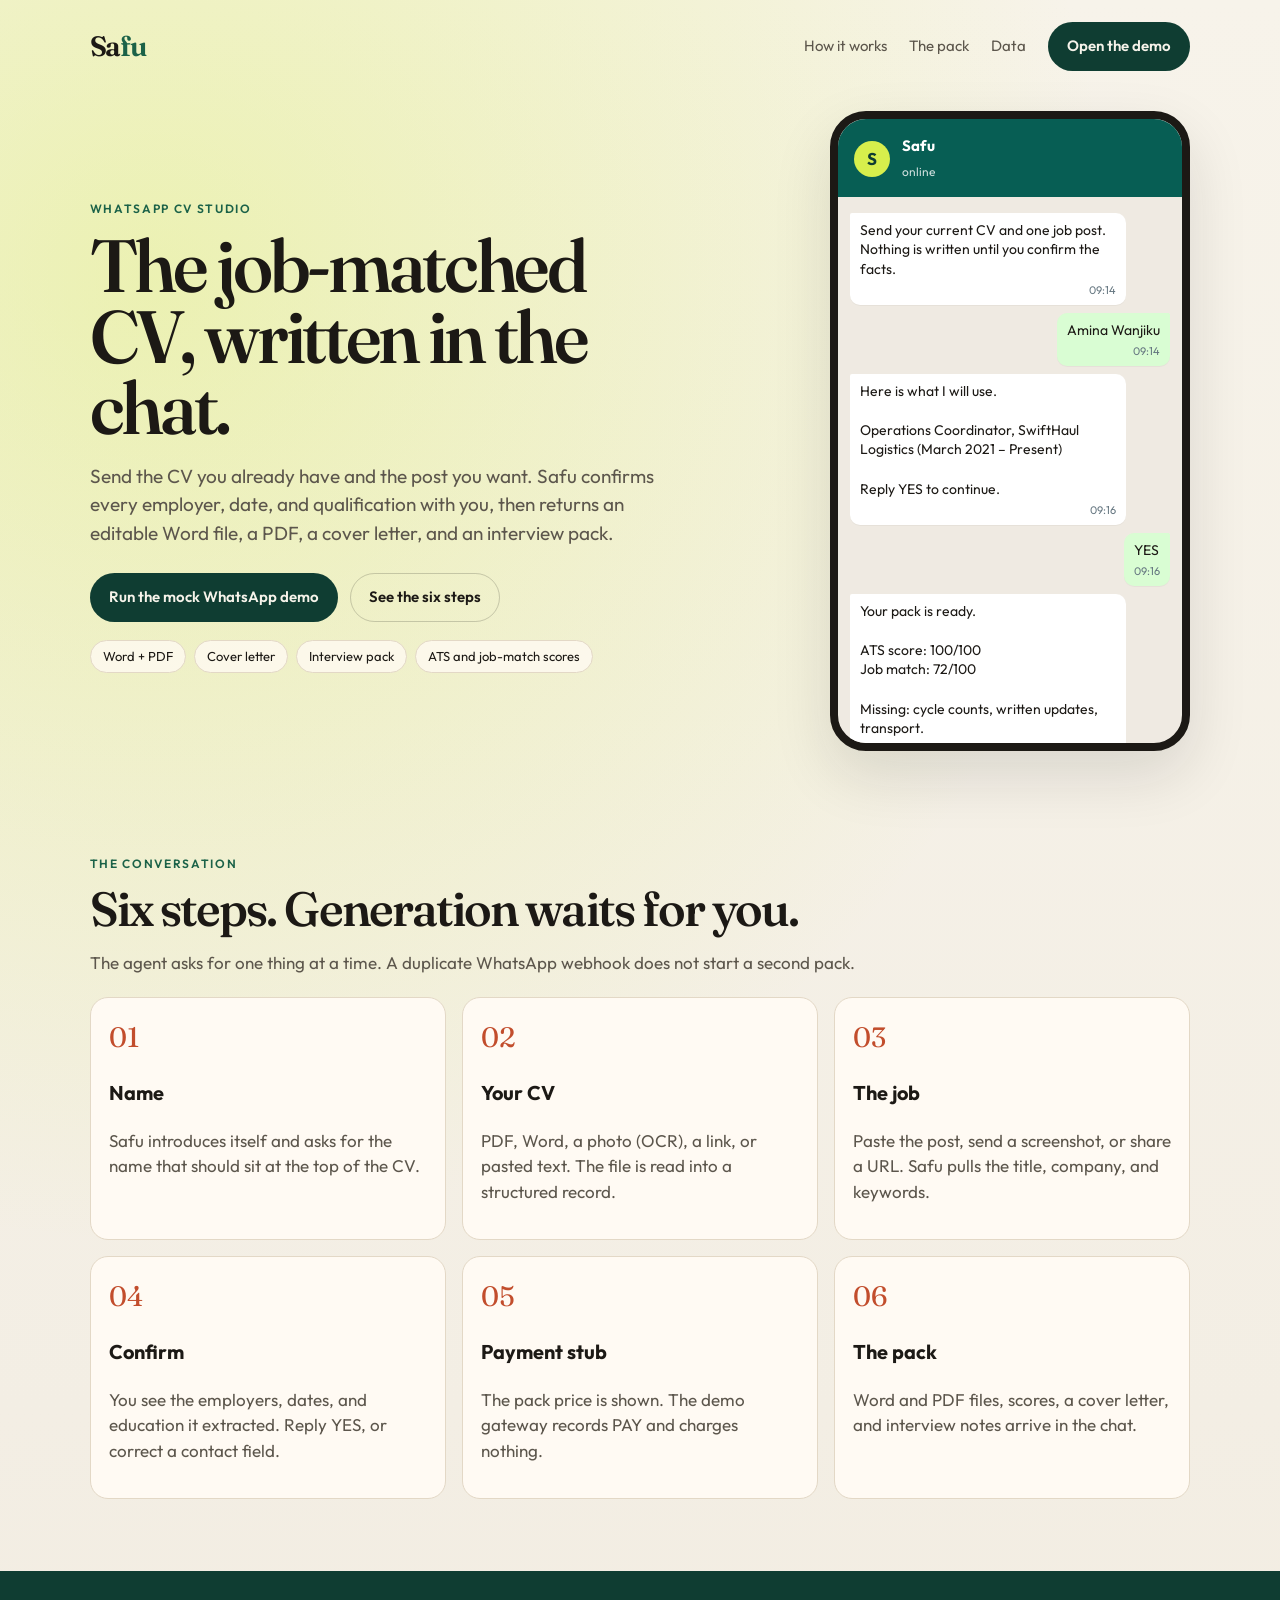
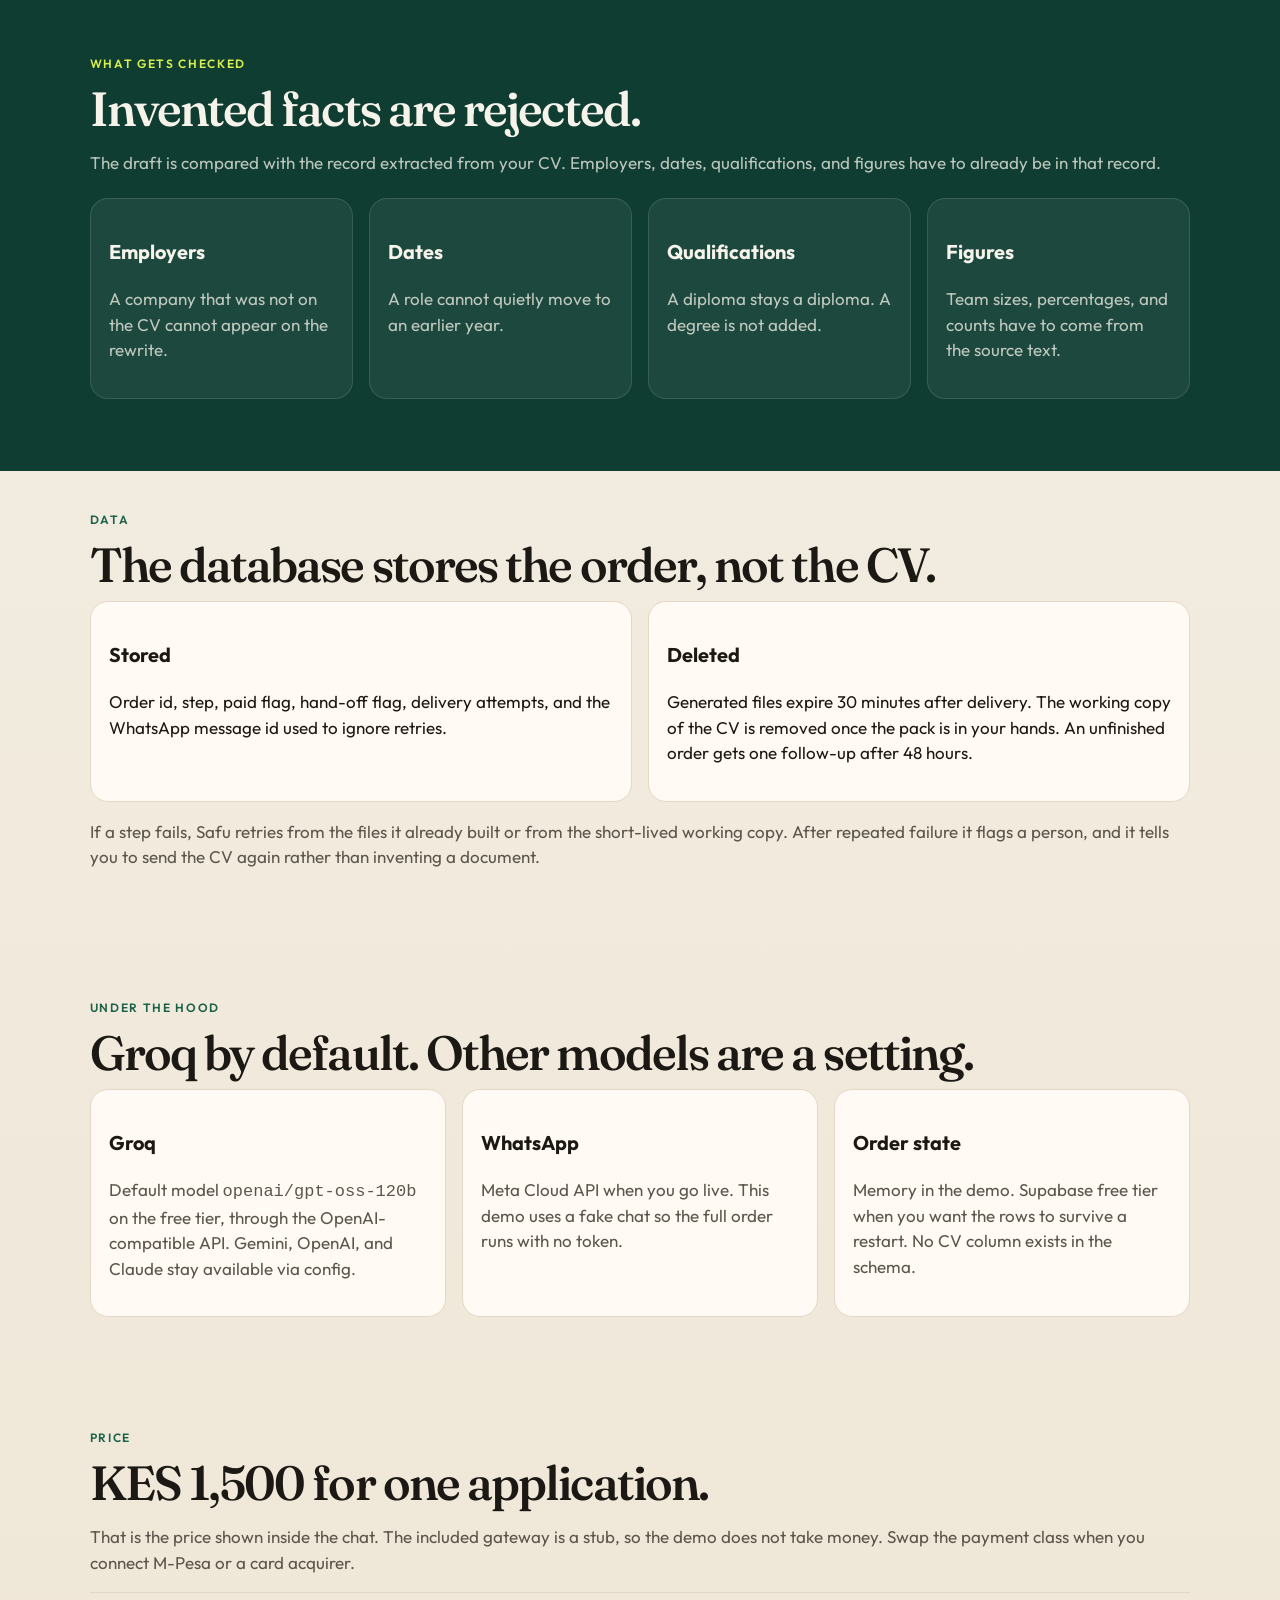
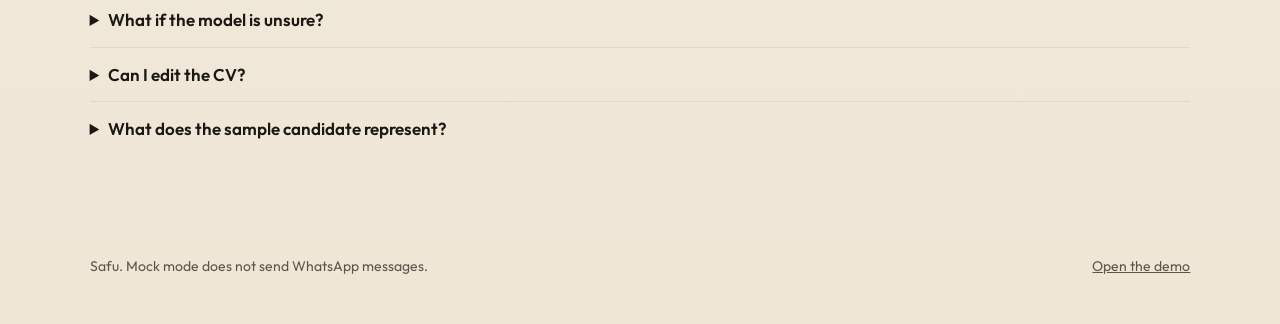
==== static/index.html @ 37d96c84 "Add Safu, a WhatsApp CV studio with a mock demo. The service collects a CV and job post, confirms th" ====
<!doctype html>
<html lang="en">
<head>
  <meta charset="utf-8">
  <meta name="viewport" content="width=device-width, initial-scale=1">
  <title>Safu — a job-matched CV, on WhatsApp</title>
  <meta name="description" content="Safu reads your CV and one job post, confirms the facts with you, and returns an editable Word CV, a PDF, a cover letter, and an interview pack.">
  <link rel="icon" href="/favicon.svg">
  <link rel="preconnect" href="https://fonts.googleapis.com">
  <link rel="preconnect" href="https://fonts.gstatic.com" crossorigin>
  <link href="https://fonts.googleapis.com/css2?family=Fraunces:opsz,wght@9..144,560;9..144,620&family=Outfit:wght@400;500;600&display=swap" rel="stylesheet">
  <link rel="stylesheet" href="/static/styles.css">
</head>
<body>
  <header class="nav">
    <a class="logo" href="/">Sa<span>fu</span></a>
    <nav class="nav-links">
      <a href="#how">How it works</a>
      <a href="#pack">The pack</a>
      <a href="#trust">Data</a>
      <a class="btn solid" href="/demo">Open the demo</a>
    </nav>
  </header>

  <main>
    <section class="hero">
      <div>
        <p class="eyebrow">WhatsApp CV studio</p>
        <h1>The job-matched CV, written in the chat.</h1>
        <p class="lede">Send the CV you already have and the post you want. Safu confirms every employer, date, and qualification with you, then returns an editable Word file, a PDF, a cover letter, and an interview pack.</p>
        <div class="cta">
          <a class="btn solid" href="/demo">Run the mock WhatsApp demo</a>
          <a class="btn ghost" href="#how">See the six steps</a>
        </div>
        <ul class="pills">
          <li>Word + PDF</li>
          <li>Cover letter</li>
          <li>Interview pack</li>
          <li>ATS and job-match scores</li>
        </ul>
      </div>
      <div class="phone" aria-hidden="true">
        <div class="wa-bar">
          <div class="avatar">S</div>
          <div><strong>Safu</strong><span>online</span></div>
        </div>
        <div class="log">
          <div class="bubble in">Send your current CV and one job post. Nothing is written until you confirm the facts.<time>09:14</time></div>
          <div class="bubble out">Amina Wanjiku<time>09:14</time></div>
          <div class="bubble in">Here is what I will use.<br><br>Operations Coordinator, SwiftHaul Logistics (March 2021 – Present)<br><br>Reply YES to continue.<time>09:16</time></div>
          <div class="bubble out">YES<time>09:16</time></div>
          <div class="bubble in">Your pack is ready.<br><br>ATS score: 100/100<br>Job match: 72/100<br><br>Missing: cycle counts, written updates, transport.<time>09:17</time></div>
          <div class="bubble in"><a class="filechip">CV.docx</a><a class="filechip">CV.pdf</a><time>09:17</time></div>
        </div>
      </div>
    </section>

    <section class="section" id="how">
      <p class="eyebrow">The conversation</p>
      <h2>Six steps. Generation waits for you.</h2>
      <p class="muted">The agent asks for one thing at a time. A duplicate WhatsApp webhook does not start a second pack.</p>
      <div class="grid-3" style="margin-top: 22px;">
        <article class="card"><div class="step-no">01</div><h3>Name</h3><p class="muted">Safu introduces itself and asks for the name that should sit at the top of the CV.</p></article>
        <article class="card"><div class="step-no">02</div><h3>Your CV</h3><p class="muted">PDF, Word, a photo (OCR), a link, or pasted text. The file is read into a structured record.</p></article>
        <article class="card"><div class="step-no">03</div><h3>The job</h3><p class="muted">Paste the post, send a screenshot, or share a URL. Safu pulls the title, company, and keywords.</p></article>
        <article class="card"><div class="step-no">04</div><h3>Confirm</h3><p class="muted">You see the employers, dates, and education it extracted. Reply YES, or correct a contact field.</p></article>
        <article class="card"><div class="step-no">05</div><h3>Payment stub</h3><p class="muted">The pack price is shown. The demo gateway records PAY and charges nothing.</p></article>
        <article class="card"><div class="step-no">06</div><h3>The pack</h3><p class="muted">Word and PDF files, scores, a cover letter, and interview notes arrive in the chat.</p></article>
      </div>
    </section>

    <section class="band green" id="pack">
      <p class="eyebrow" style="color:#d7ef4c;">What gets checked</p>
      <h2>Invented facts are rejected.</h2>
      <p class="muted">The draft is compared with the record extracted from your CV. Employers, dates, qualifications, and figures have to already be in that record.</p>
      <div class="grid-4" style="margin-top: 22px;">
        <article class="card"><h3>Employers</h3><p class="muted">A company that was not on the CV cannot appear on the rewrite.</p></article>
        <article class="card"><h3>Dates</h3><p class="muted">A role cannot quietly move to an earlier year.</p></article>
        <article class="card"><h3>Qualifications</h3><p class="muted">A diploma stays a diploma. A degree is not added.</p></article>
        <article class="card"><h3>Figures</h3><p class="muted">Team sizes, percentages, and counts have to come from the source text.</p></article>
      </div>
    </section>

    <section class="section" id="trust">
      <p class="eyebrow">Data</p>
      <h2>The database stores the order, not the CV.</h2>
      <div class="grid-2">
        <article class="card">
          <h3>Stored</h3>
          <p>Order id, step, paid flag, hand-off flag, delivery attempts, and the WhatsApp message id used to ignore retries.</p>
        </article>
        <article class="card">
          <h3>Deleted</h3>
          <p>Generated files expire 30 minutes after delivery. The working copy of the CV is removed once the pack is in your hands. An unfinished order gets one follow-up after 48 hours.</p>
        </article>
      </div>
      <p class="muted">If a step fails, Safu retries from the files it already built or from the short-lived working copy. After repeated failure it flags a person, and it tells you to send the CV again rather than inventing a document.</p>
    </section>

    <section class="section" id="stack">
      <p class="eyebrow">Under the hood</p>
      <h2>Groq by default. Other models are a setting.</h2>
      <div class="grid-3">
        <article class="card"><h3>Groq</h3><p class="muted">Default model <code>openai/gpt-oss-120b</code> on the free tier, through the OpenAI-compatible API. Gemini, OpenAI, and Claude stay available via config.</p></article>
        <article class="card"><h3>WhatsApp</h3><p class="muted">Meta Cloud API when you go live. This demo uses a fake chat so the full order runs with no token.</p></article>
        <article class="card"><h3>Order state</h3><p class="muted">Memory in the demo. Supabase free tier when you want the rows to survive a restart. No CV column exists in the schema.</p></article>
      </div>
    </section>

    <section class="section faq" id="price">
      <p class="eyebrow">Price</p>
      <h2>KES 1,500 for one application.</h2>
      <p class="muted">That is the price shown inside the chat. The included gateway is a stub, so the demo does not take money. Swap the payment class when you connect M-Pesa or a card acquirer.</p>
      <details>
        <summary>What if the model is unsure?</summary>
        <p>Say HUMAN, or Safu will hand off after a CV it cannot read. A person is alerted, and the bot stops writing.</p>
      </details>
      <details>
        <summary>Can I edit the CV?</summary>
        <p>Yes. The Word file is a single column with normal headings. The PDF matches it for sending onward.</p>
      </details>
      <details>
        <summary>What does the sample candidate represent?</summary>
        <p>Amina Wanjiku and Freightline Kenya are fictional, so the demo can run without anyone's real CV.</p>
      </details>
    </section>
  </main>
  <footer>
    <div>Safu. Mock mode does not send WhatsApp messages.</div>
    <a href="/demo">Open the demo</a>
  </footer>
</body>
</html>
---- static/styles.css ----
:root {
  --paper: #f3eee4;
  --ink: #1c1915;
  --muted: #5c564c;
  --line: #e3d8c6;
  --card: #fffaf3;
  --green: #0f3d32;
  --green-2: #1b6248;
  --lime: #d7ef4c;
  --clay: #c24d2c;
  --shadow: 0 24px 60px rgba(28, 25, 21, 0.12);
  --serif: "Fraunces", "Iowan Old Style", Palatino, Georgia, serif;
  --sans: "Outfit", "Avenir Next", "Segoe UI", sans-serif;
}

* { box-sizing: border-box; }
html { scroll-behavior: smooth; }
body {
  margin: 0;
  color: var(--ink);
  background:
    radial-gradient(circle at 12% 8%, rgba(215, 239, 76, 0.35), transparent 28%),
    linear-gradient(180deg, #f7f3ea 0%, var(--paper) 40%, #efe6d6 100%);
  font-family: var(--sans);
  font-size: 17px;
  line-height: 1.5;
}
a { color: inherit; }
img { max-width: 100%; }

.nav {
  display: flex;
  justify-content: space-between;
  align-items: center;
  gap: 16px;
  padding: 22px 7vw;
}
.logo {
  font-family: var(--serif);
  font-weight: 620;
  font-size: 28px;
  letter-spacing: -0.04em;
  text-decoration: none;
}
.logo span { color: var(--green-2); }
.nav-links { display: flex; gap: 22px; align-items: center; }
.nav-links a { text-decoration: none; color: var(--muted); font-size: 15px; }
.btn {
  display: inline-flex;
  align-items: center;
  justify-content: center;
  gap: 8px;
  border-radius: 999px;
  padding: 12px 18px;
  text-decoration: none;
  border: 1px solid transparent;
  font-weight: 600;
  cursor: pointer;
  font-family: inherit;
  font-size: 15px;
}
.btn.solid { background: var(--green); color: #f6f3ea; }
.btn.lime { background: var(--lime); color: var(--green); }
.btn.ghost { background: transparent; border-color: rgba(28, 25, 21, 0.2); color: var(--ink); }
.btn:hover { transform: translateY(-1px); }

.hero {
  display: grid;
  grid-template-columns: 1.15fr 0.85fr;
  gap: 48px;
  align-items: center;
  padding: 18px 7vw 64px;
}
.eyebrow {
  letter-spacing: 0.14em;
  text-transform: uppercase;
  font-size: 12px;
  font-weight: 600;
  color: var(--green-2);
  margin-bottom: 12px;
}
h1 {
  font-family: var(--serif);
  font-weight: 560;
  font-size: clamp(42px, 6vw, 74px);
  line-height: 0.96;
  letter-spacing: -0.045em;
  margin: 0 0 18px;
}
.lede { font-size: 19px; color: var(--muted); max-width: 38rem; }
.cta { display: flex; flex-wrap: wrap; gap: 12px; margin: 26px 0 18px; }
.pills { display: flex; flex-wrap: wrap; gap: 8px; padding: 0; margin: 0; list-style: none; }
.pills li {
  background: rgba(255, 250, 243, 0.8);
  border: 1px solid var(--line);
  border-radius: 999px;
  padding: 6px 12px;
  font-size: 13px;
}

.phone {
  width: min(100%, 360px);
  height: 640px;
  margin-left: auto;
  background: #efeae2;
  border-radius: 36px;
  box-shadow: var(--shadow);
  border: 8px solid #1c1915;
  display: flex;
  flex-direction: column;
  overflow: hidden;
  position: relative;
}
.wa-bar {
  background: #075e54;
  color: white;
  display: flex;
  gap: 12px;
  align-items: center;
  padding: 16px 16px 14px;
}
.avatar {
  width: 36px;
  height: 36px;
  border-radius: 50%;
  background: #d7ef4c;
  color: #0f3d32;
  display: grid;
  place-items: center;
  font-weight: 700;
}
.wa-bar strong { display: block; font-size: 15px; }
.wa-bar span { font-size: 12px; opacity: 0.8; }
.log {
  flex: 1;
  overflow: auto;
  padding: 16px 12px 8px;
  display: flex;
  flex-direction: column;
  gap: 8px;
  background-image: radial-gradient(rgba(15, 61, 50, 0.05) 0.6px, transparent 0.6px);
  background-size: 12px 12px;
}
.bubble {
  max-width: 86%;
  padding: 8px 10px 6px;
  border-radius: 10px;
  font-size: 14px;
  line-height: 1.4;
  white-space: pre-wrap;
  word-break: break-word;
  box-shadow: 0 1px 0 rgba(0, 0, 0, 0.04);
}
.bubble.in { background: white; align-self: flex-start; border-top-left-radius: 2px; }
.bubble.out { background: #d9fdd3; align-self: flex-end; border-top-right-radius: 2px; }
.bubble time { display: block; text-align: right; color: #667781; font-size: 11px; margin-top: 4px; }
.filechip {
  display: flex;
  gap: 8px;
  align-items: center;
  background: rgba(255, 255, 255, 0.65);
  border-radius: 8px;
  padding: 8px;
  margin-top: 4px;
  text-decoration: none;
  color: #0f3d32;
  font-weight: 600;
}
.composer {
  display: flex;
  gap: 8px;
  padding: 10px;
  background: #f0f2f5;
  align-items: flex-end;
}
.composer textarea {
  flex: 1;
  resize: none;
  border: 0;
  border-radius: 18px;
  padding: 10px 12px;
  font: inherit;
  font-size: 14px;
  max-height: 90px;
}
.icon-btn {
  width: 38px;
  height: 38px;
  border-radius: 50%;
  border: 0;
  background: #075e54;
  color: white;
  cursor: pointer;
  font-size: 16px;
}
.icon-btn.attach { background: transparent; color: #546056; font-size: 20px; }

.band { padding: 72px 7vw; }
.band.green { background: var(--green); color: #f6f3ea; }
.band h2, .section h2 {
  font-family: var(--serif);
  font-weight: 560;
  font-size: clamp(32px, 4vw, 48px);
  letter-spacing: -0.04em;
  line-height: 1;
  margin: 0 0 12px;
}
.section { padding: 28px 7vw 72px; }
.grid-3, .grid-4, .grid-2 { display: grid; gap: 16px; }
.grid-3 { grid-template-columns: repeat(3, 1fr); }
.grid-4 { grid-template-columns: repeat(4, 1fr); }
.grid-2 { grid-template-columns: 1fr 1fr; }
.card {
  background: var(--card);
  border: 1px solid var(--line);
  border-radius: 18px;
  padding: 18px;
}
.green .card { background: rgba(255, 250, 243, 0.06); border-color: rgba(255, 255, 255, 0.12); color: inherit; }
.step-no {
  font-family: var(--serif);
  color: var(--clay);
  font-size: 28px;
}
.muted { color: var(--muted); }
.green .muted { color: rgba(246, 243, 234, 0.75); }
.score {
  font-family: var(--serif);
  font-size: 42px;
  letter-spacing: -0.04em;
}
.faq details {
  border-top: 1px solid var(--line);
  padding: 14px 0;
}
.faq summary { cursor: pointer; font-weight: 600; }
footer {
  padding: 28px 7vw 48px;
  color: var(--muted);
  display: flex;
  justify-content: space-between;
  gap: 12px;
  flex-wrap: wrap;
  font-size: 14px;
}
.sr-only {
  position: absolute;
  width: 1px;
  height: 1px;
  padding: 0;
  margin: -1px;
  overflow: hidden;
  clip: rect(0, 0, 0, 0);
  border: 0;
}

@media (max-width: 900px) {
  .hero, .grid-3, .grid-4, .grid-2 { grid-template-columns: 1fr; }
  .nav-links a:not(.btn) { display: none; }
  .phone { margin: 0 auto; height: 560px; }
  .band, .section, .hero, .nav { padding-left: 20px; padding-right: 20px; }
}
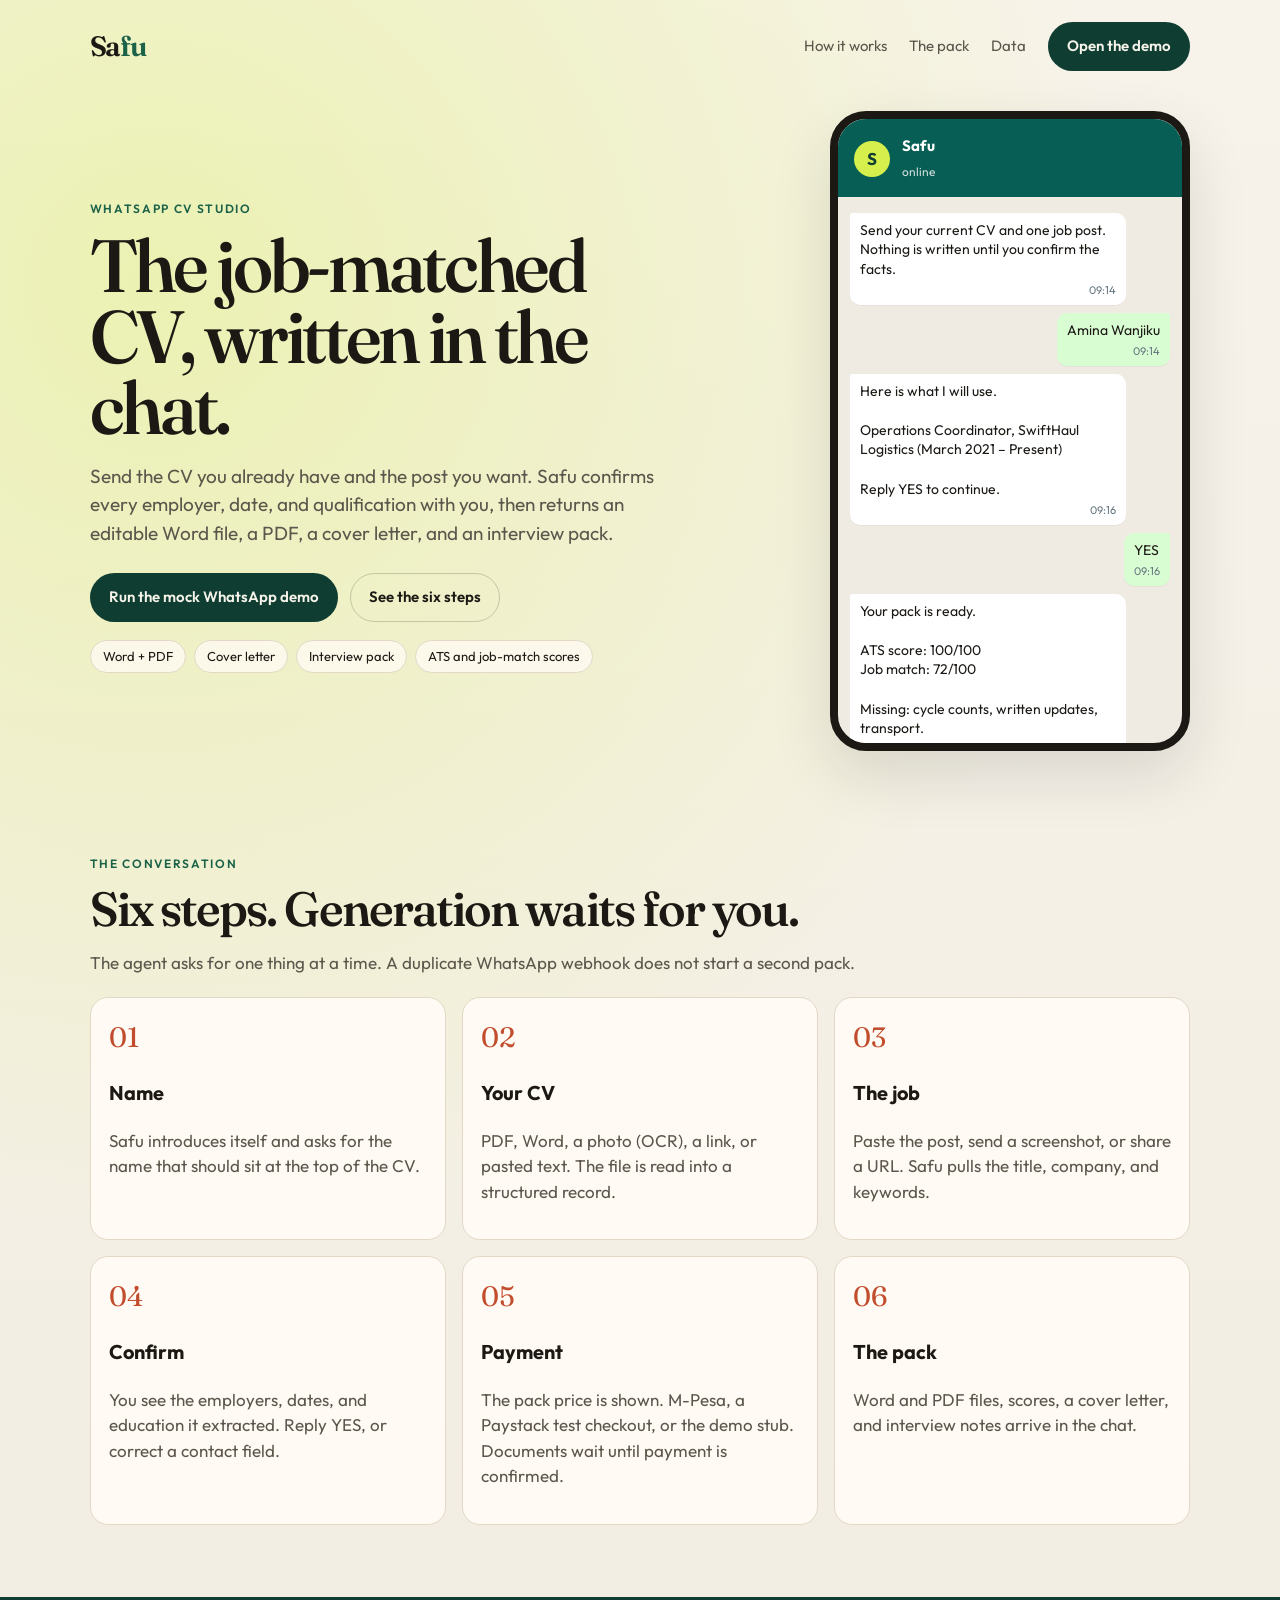
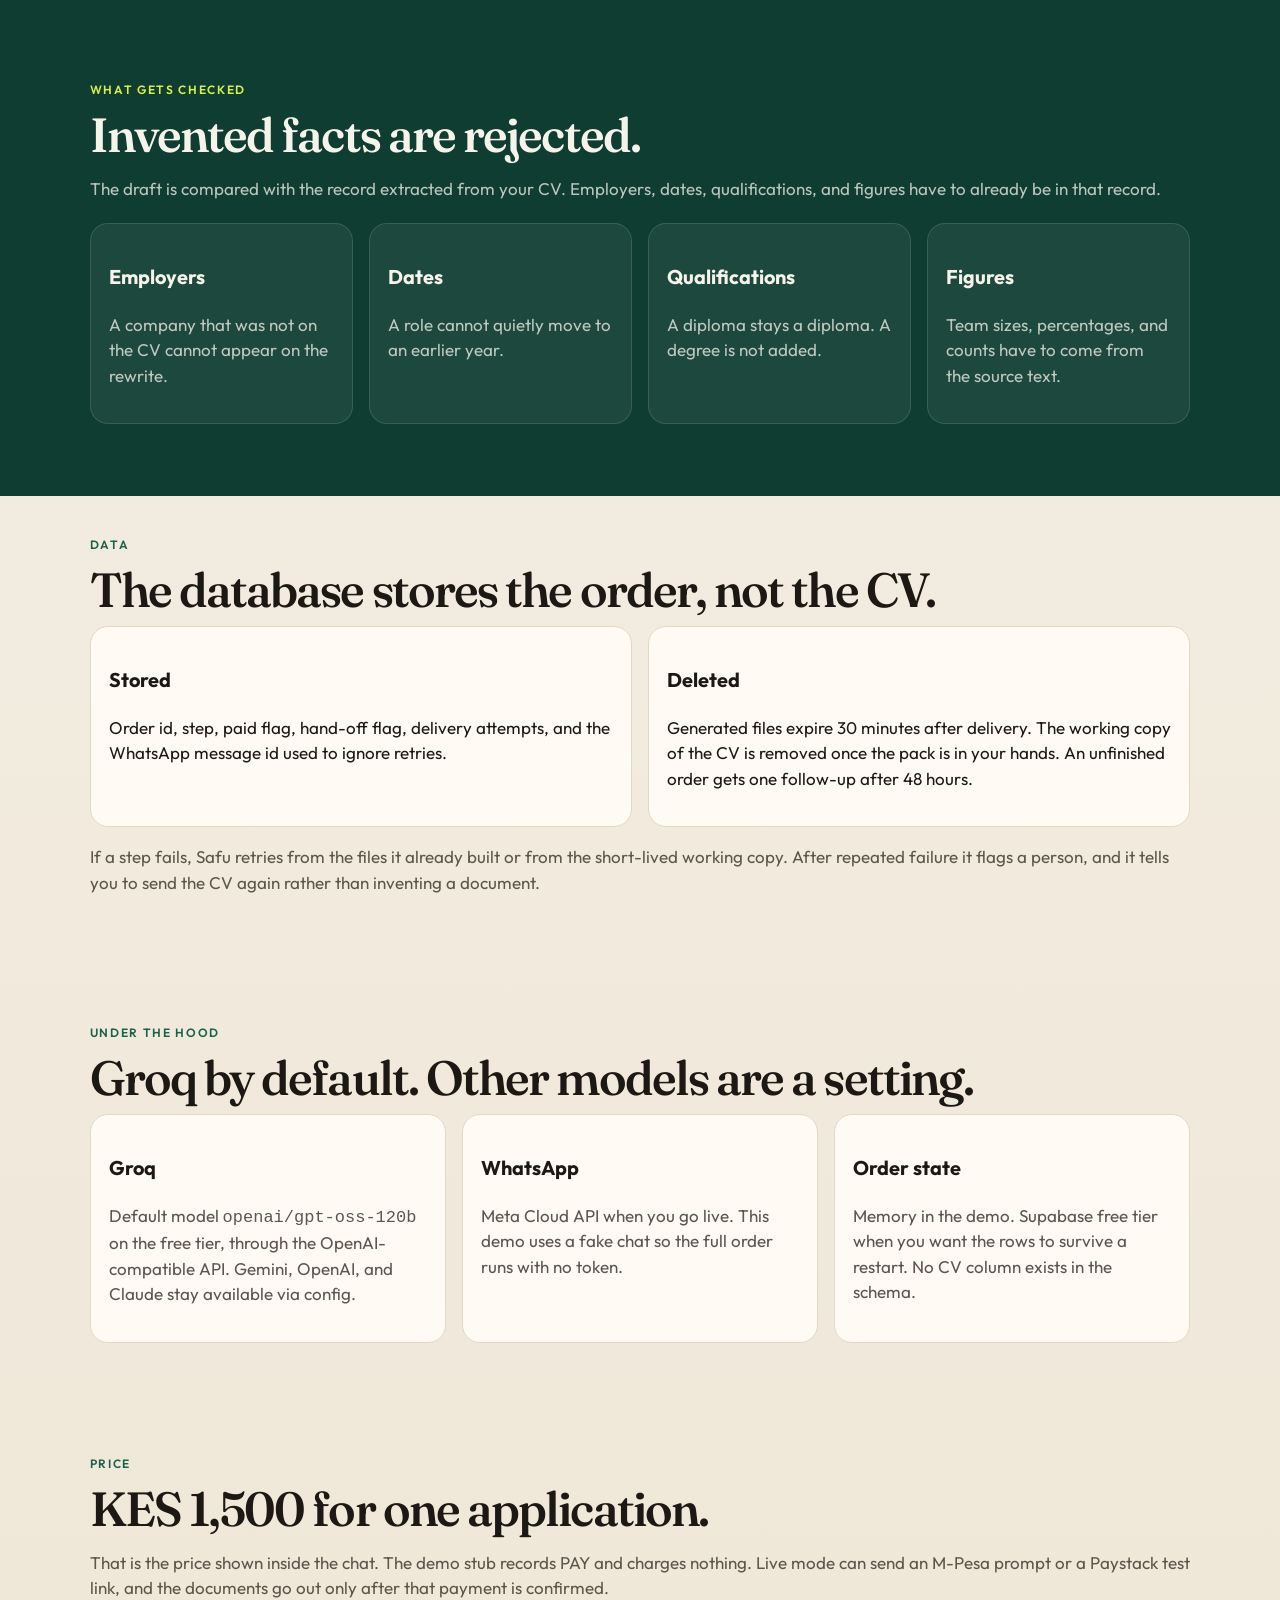
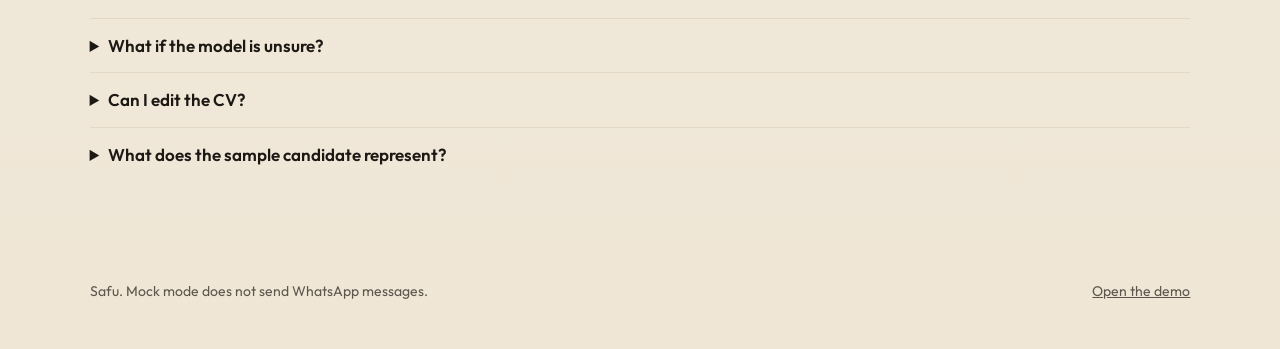
==== commit bc4eadba: "Make Safu usable on free tiers for live WhatsApp orders. Add Daraja sandbox STK Push and Paystack te" ====
--- a/static/index.html
+++ b/static/index.html
@@ -64,7 +64,7 @@
         <article class="card"><div class="step-no">02</div><h3>Your CV</h3><p class="muted">PDF, Word, a photo (OCR), a link, or pasted text. The file is read into a structured record.</p></article>
         <article class="card"><div class="step-no">03</div><h3>The job</h3><p class="muted">Paste the post, send a screenshot, or share a URL. Safu pulls the title, company, and keywords.</p></article>
         <article class="card"><div class="step-no">04</div><h3>Confirm</h3><p class="muted">You see the employers, dates, and education it extracted. Reply YES, or correct a contact field.</p></article>
-        <article class="card"><div class="step-no">05</div><h3>Payment stub</h3><p class="muted">The pack price is shown. The demo gateway records PAY and charges nothing.</p></article>
+        <article class="card"><div class="step-no">05</div><h3>Payment</h3><p class="muted">The pack price is shown. M-Pesa, a Paystack test checkout, or the demo stub. Documents wait until payment is confirmed.</p></article>
         <article class="card"><div class="step-no">06</div><h3>The pack</h3><p class="muted">Word and PDF files, scores, a cover letter, and interview notes arrive in the chat.</p></article>
       </div>
     </section>
@@ -110,7 +110,7 @@
     <section class="section faq" id="price">
       <p class="eyebrow">Price</p>
       <h2>KES 1,500 for one application.</h2>
-      <p class="muted">That is the price shown inside the chat. The included gateway is a stub, so the demo does not take money. Swap the payment class when you connect M-Pesa or a card acquirer.</p>
+      <p class="muted">That is the price shown inside the chat. The demo stub records PAY and charges nothing. Live mode can send an M-Pesa prompt or a Paystack test link, and the documents go out only after that payment is confirmed.</p>
       <details>
         <summary>What if the model is unsure?</summary>
         <p>Say HUMAN, or Safu will hand off after a CV it cannot read. A person is alerted, and the bot stops writing.</p>
